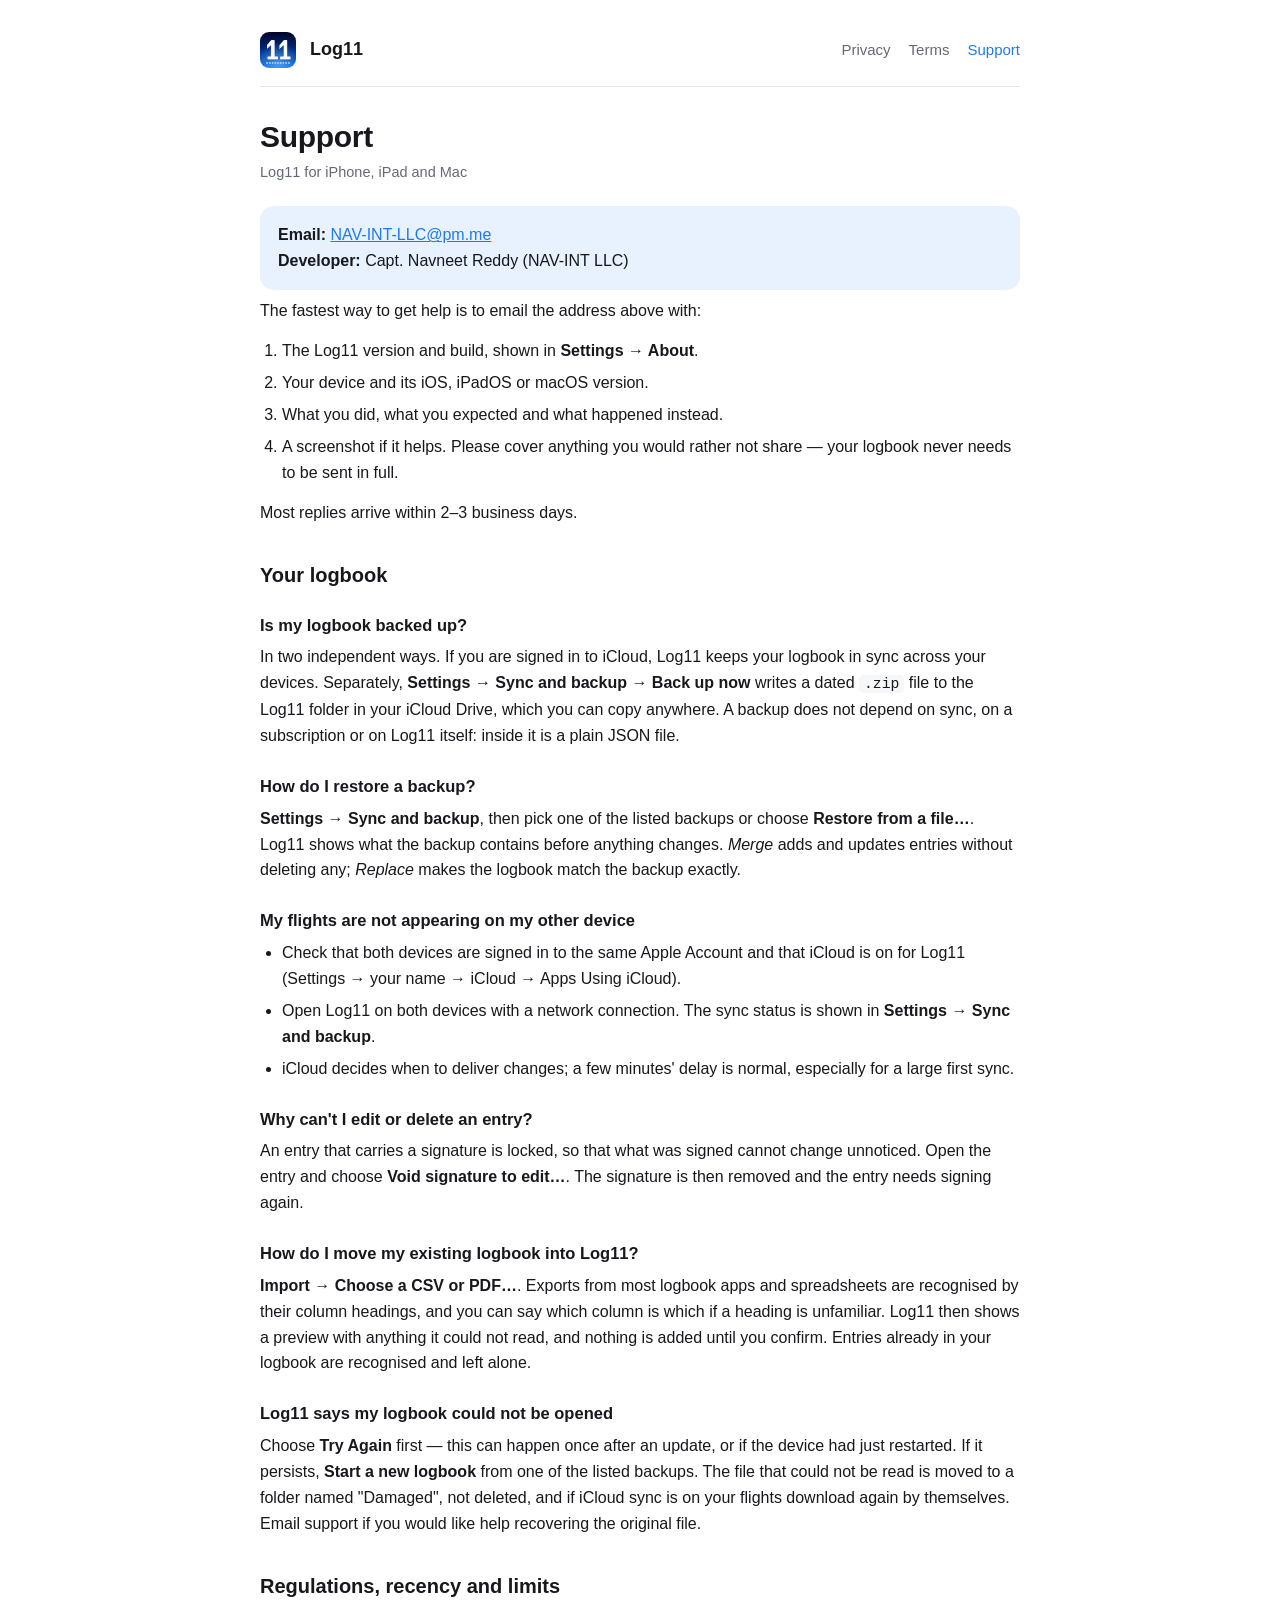
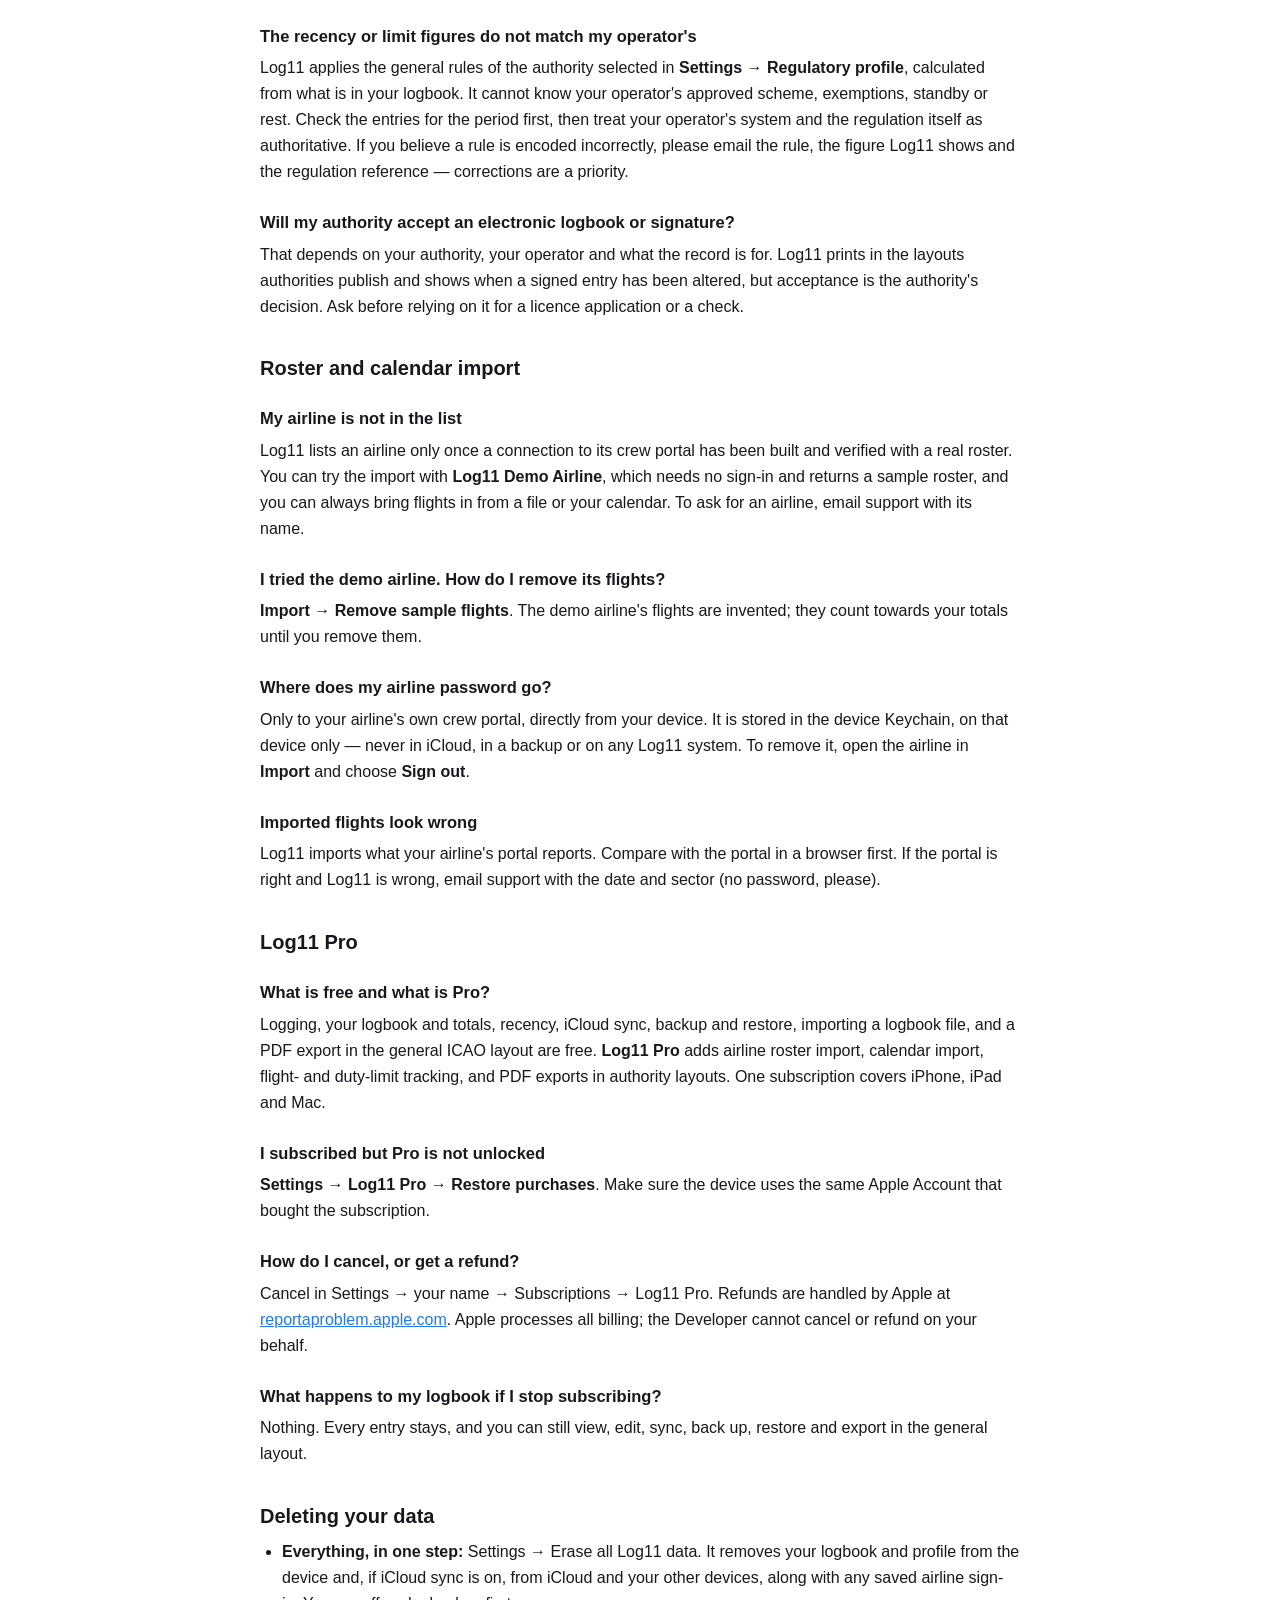
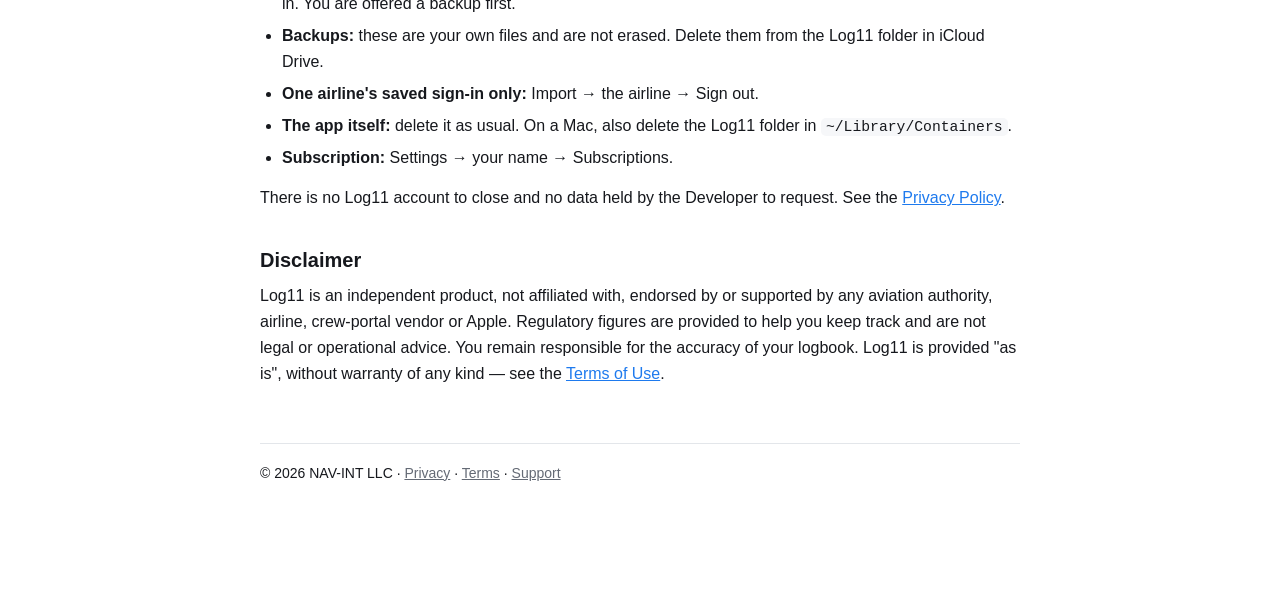
==== legal/support/index.html @ 712cf276 "Publish the Log11 website, privacy policy, terms of use and support page Copied from site/ in the pr" ====
<!DOCTYPE html>
<html lang="en">
<head>
  <meta charset="utf-8">
  <meta name="viewport" content="width=device-width, initial-scale=1">
  <meta name="theme-color" content="#1e7aee">
  <meta name="description" content="Support for the Log11 pilot logbook: how to get help, answers to common questions, and how to delete your data.">
  <title>Support — Log11</title>
  <link rel="stylesheet" href="../../styles.css">
  <link rel="icon" type="image/png" href="../../icon.png">
  <link rel="apple-touch-icon" href="../../icon.png">
</head>
<body>
  <div class="container">
    <header class="site">
      <img class="logo" src="../../icon.png" alt="">
      <p class="brand"><a href="../../">Log11</a></p>
      <nav>
        <a href="../privacy-policy/">Privacy</a>
        <a href="../terms-of-use/">Terms</a>
        <a href="../support/" aria-current="page">Support</a>
      </nav>
    </header>

    <main>
      <h1 class="page-title">Support</h1>
      <p class="meta">Log11 for iPhone, iPad and Mac</p>

      <div class="summary">
        <p><strong>Email:</strong> <a href="mailto:NAV-INT-LLC@pm.me?subject=Log11%20support">NAV-INT-LLC@pm.me</a><br>
        <strong>Developer:</strong> Capt. Navneet Reddy (NAV-INT LLC)</p>
      </div>

      <p>The fastest way to get help is to email the address above with:</p>
      <ol>
        <li>The Log11 version and build, shown in <strong>Settings → About</strong>.</li>
        <li>Your device and its iOS, iPadOS or macOS version.</li>
        <li>What you did, what you expected and what happened instead.</li>
        <li>A screenshot if it helps. Please cover anything you would rather not share — your logbook never needs to be sent in full.</li>
      </ol>
      <p>Most replies arrive within 2–3 business days.</p>

      <h2>Your logbook</h2>

      <h3>Is my logbook backed up?</h3>
      <p>In two independent ways. If you are signed in to iCloud, Log11 keeps your logbook in sync across your devices. Separately, <strong>Settings → Sync and backup → Back up now</strong> writes a dated <code>.zip</code> file to the Log11 folder in your iCloud Drive, which you can copy anywhere. A backup does not depend on sync, on a subscription or on Log11 itself: inside it is a plain JSON file.</p>

      <h3>How do I restore a backup?</h3>
      <p><strong>Settings → Sync and backup</strong>, then pick one of the listed backups or choose <strong>Restore from a file…</strong>. Log11 shows what the backup contains before anything changes. <em>Merge</em> adds and updates entries without deleting any; <em>Replace</em> makes the logbook match the backup exactly.</p>

      <h3>My flights are not appearing on my other device</h3>
      <ul>
        <li>Check that both devices are signed in to the same Apple Account and that iCloud is on for Log11 (Settings → your name → iCloud → Apps Using iCloud).</li>
        <li>Open Log11 on both devices with a network connection. The sync status is shown in <strong>Settings → Sync and backup</strong>.</li>
        <li>iCloud decides when to deliver changes; a few minutes' delay is normal, especially for a large first sync.</li>
      </ul>

      <h3>Why can't I edit or delete an entry?</h3>
      <p>An entry that carries a signature is locked, so that what was signed cannot change unnoticed. Open the entry and choose <strong>Void signature to edit…</strong>. The signature is then removed and the entry needs signing again.</p>

      <h3>How do I move my existing logbook into Log11?</h3>
      <p><strong>Import → Choose a CSV or PDF…</strong>. Exports from most logbook apps and spreadsheets are recognised by their column headings, and you can say which column is which if a heading is unfamiliar. Log11 then shows a preview with anything it could not read, and nothing is added until you confirm. Entries already in your logbook are recognised and left alone.</p>

      <h3>Log11 says my logbook could not be opened</h3>
      <p>Choose <strong>Try Again</strong> first — this can happen once after an update, or if the device had just restarted. If it persists, <strong>Start a new logbook</strong> from one of the listed backups. The file that could not be read is moved to a folder named "Damaged", not deleted, and if iCloud sync is on your flights download again by themselves. Email support if you would like help recovering the original file.</p>

      <h2>Regulations, recency and limits</h2>

      <h3>The recency or limit figures do not match my operator's</h3>
      <p>Log11 applies the general rules of the authority selected in <strong>Settings → Regulatory profile</strong>, calculated from what is in your logbook. It cannot know your operator's approved scheme, exemptions, standby or rest. Check the entries for the period first, then treat your operator's system and the regulation itself as authoritative. If you believe a rule is encoded incorrectly, please email the rule, the figure Log11 shows and the regulation reference — corrections are a priority.</p>

      <h3>Will my authority accept an electronic logbook or signature?</h3>
      <p>That depends on your authority, your operator and what the record is for. Log11 prints in the layouts authorities publish and shows when a signed entry has been altered, but acceptance is the authority's decision. Ask before relying on it for a licence application or a check.</p>

      <h2>Roster and calendar import</h2>

      <h3>My airline is not in the list</h3>
      <p>Log11 lists an airline only once a connection to its crew portal has been built and verified with a real roster. You can try the import with <strong>Log11 Demo Airline</strong>, which needs no sign-in and returns a sample roster, and you can always bring flights in from a file or your calendar. To ask for an airline, email support with its name.</p>

      <h3>I tried the demo airline. How do I remove its flights?</h3>
      <p><strong>Import → Remove sample flights</strong>. The demo airline's flights are invented; they count towards your totals until you remove them.</p>

      <h3>Where does my airline password go?</h3>
      <p>Only to your airline's own crew portal, directly from your device. It is stored in the device Keychain, on that device only — never in iCloud, in a backup or on any Log11 system. To remove it, open the airline in <strong>Import</strong> and choose <strong>Sign out</strong>.</p>

      <h3>Imported flights look wrong</h3>
      <p>Log11 imports what your airline's portal reports. Compare with the portal in a browser first. If the portal is right and Log11 is wrong, email support with the date and sector (no password, please).</p>

      <h2>Log11 Pro</h2>

      <h3>What is free and what is Pro?</h3>
      <p>Logging, your logbook and totals, recency, iCloud sync, backup and restore, importing a logbook file, and a PDF export in the general ICAO layout are free. <strong>Log11 Pro</strong> adds airline roster import, calendar import, flight- and duty-limit tracking, and PDF exports in authority layouts. One subscription covers iPhone, iPad and Mac.</p>

      <h3>I subscribed but Pro is not unlocked</h3>
      <p><strong>Settings → Log11 Pro → Restore purchases</strong>. Make sure the device uses the same Apple Account that bought the subscription.</p>

      <h3>How do I cancel, or get a refund?</h3>
      <p>Cancel in Settings → your name → Subscriptions → Log11 Pro. Refunds are handled by Apple at <a href="https://reportaproblem.apple.com">reportaproblem.apple.com</a>. Apple processes all billing; the Developer cannot cancel or refund on your behalf.</p>

      <h3>What happens to my logbook if I stop subscribing?</h3>
      <p>Nothing. Every entry stays, and you can still view, edit, sync, back up, restore and export in the general layout.</p>

      <h2>Deleting your data</h2>
      <ul>
        <li><strong>Everything, in one step:</strong> Settings → Erase all Log11 data. It removes your logbook and profile from the device and, if iCloud sync is on, from iCloud and your other devices, along with any saved airline sign-in. You are offered a backup first.</li>
        <li><strong>Backups:</strong> these are your own files and are not erased. Delete them from the Log11 folder in iCloud Drive.</li>
        <li><strong>One airline's saved sign-in only:</strong> Import → the airline → Sign out.</li>
        <li><strong>The app itself:</strong> delete it as usual. On a Mac, also delete the Log11 folder in <code>~/Library/Containers</code>.</li>
        <li><strong>Subscription:</strong> Settings → your name → Subscriptions.</li>
      </ul>
      <p>There is no Log11 account to close and no data held by the Developer to request. See the <a href="../privacy-policy/">Privacy Policy</a>.</p>

      <h2>Disclaimer</h2>
      <p>Log11 is an independent product, not affiliated with, endorsed by or supported by any aviation authority, airline, crew-portal vendor or Apple. Regulatory figures are provided to help you keep track and are not legal or operational advice. You remain responsible for the accuracy of your logbook. Log11 is provided "as is", without warranty of any kind — see the <a href="../terms-of-use/">Terms of Use</a>.</p>
    </main>

    <footer class="site">
      <p>© 2026 NAV-INT LLC · <a href="../privacy-policy/">Privacy</a> · <a href="../terms-of-use/">Terms</a> · <a href="../support/">Support</a></p>
    </footer>
  </div>
</body>
</html>
---- styles.css ----
/* Log11 public site — shared stylesheet.
 * One file for every page. Dark mode follows the system. Mobile-first,
 * no JavaScript, no web fonts, no third-party requests of any kind — the
 * site that hosts a privacy policy should not itself track its readers.
 */

:root {
  --bg: #ffffff;
  --fg: #16181d;
  --muted: #646a75;
  --accent: #1e7aee;            /* matches the app's accent colour */
  --accent-soft: rgba(30, 122, 238, 0.10);
  --border: #e3e6ea;
  --card: #f6f7f9;
}

@media (prefers-color-scheme: dark) {
  :root {
    --bg: #0d0f13;
    --fg: #eceef2;
    --muted: #9aa1ad;
    --accent: #4fa5ff;
    --accent-soft: rgba(79, 165, 255, 0.14);
    --border: #262a31;
    --card: #15181d;
  }
}

* { box-sizing: border-box; }
html, body { margin: 0; padding: 0; }
body {
  background: var(--bg);
  color: var(--fg);
  font: 16px/1.62 -apple-system, BlinkMacSystemFont, "Segoe UI", Roboto, "Helvetica Neue", Arial, sans-serif;
  padding: 32px 16px 96px;
  -webkit-text-size-adjust: 100%;
}
.container { max-width: 760px; margin: 0 auto; }

/* ───── Header / nav ─────────────────────────────────────────────── */
header.site {
  border-bottom: 1px solid var(--border);
  padding-bottom: 18px;
  margin-bottom: 32px;
  display: flex;
  align-items: center;
  gap: 14px;
  flex-wrap: wrap;
}
header.site .logo { width: 36px; height: 36px; border-radius: 9px; display: block; }
header.site .brand { font-size: 18px; margin: 0; font-weight: 600; }
header.site .brand a { color: inherit; text-decoration: none; }
header.site nav { margin-left: auto; display: flex; gap: 18px; flex-wrap: wrap; }
header.site nav a { color: var(--muted); text-decoration: none; font-size: 15px; }
header.site nav a:hover, header.site nav a[aria-current="page"] { color: var(--accent); }

/* ───── Typography ───────────────────────────────────────────────── */
h1.page-title { font-size: 30px; line-height: 1.2; margin: 0 0 6px; letter-spacing: -0.01em; }
h2 { font-size: 20px; margin: 36px 0 10px; line-height: 1.3; }
h3 { font-size: 16.5px; margin: 24px 0 6px; }
p, li { color: var(--fg); }
p { margin: 0 0 14px; }
ul, ol { margin: 0 0 14px; padding-left: 22px; }
li { margin-bottom: 6px; }
a { color: var(--accent); }
strong { font-weight: 600; }
.meta { color: var(--muted); font-size: 14.5px; margin-bottom: 22px; }
.lede { font-size: 17.5px; color: var(--fg); }
code { background: var(--card); border-radius: 5px; padding: 1px 5px; font-size: 0.92em; }

.summary {
  background: var(--accent-soft);
  border-radius: 14px;
  padding: 16px 18px;
  margin: 0 0 8px;
}
.summary p:last-child { margin-bottom: 0; }

table { border-collapse: collapse; width: 100%; margin: 0 0 16px; font-size: 15px; }
th, td { text-align: left; vertical-align: top; padding: 9px 10px; border-bottom: 1px solid var(--border); }
th { color: var(--muted); font-weight: 600; font-size: 13.5px; text-transform: uppercase; letter-spacing: 0.03em; }

/* ───── Landing page ─────────────────────────────────────────────── */
.hero { text-align: center; padding: 28px 0 8px; }
.hero img { width: 112px; height: 112px; border-radius: 26px; box-shadow: 0 10px 30px rgba(0, 0, 0, 0.18); }
.hero h1 { font-size: 38px; margin: 20px 0 6px; letter-spacing: -0.02em; }
.hero p { color: var(--muted); font-size: 18px; max-width: 560px; margin: 0 auto 8px; }
.features { display: grid; grid-template-columns: repeat(auto-fit, minmax(220px, 1fr)); gap: 14px; margin: 34px 0 10px; }
.feature { background: var(--card); border-radius: 16px; padding: 18px; }
.feature h3 { margin: 0 0 6px; font-size: 16px; }
.feature p { margin: 0; color: var(--muted); font-size: 15px; }

/* ───── Footer ───────────────────────────────────────────────────── */
footer.site {
  border-top: 1px solid var(--border);
  margin-top: 56px;
  padding-top: 18px;
  color: var(--muted);
  font-size: 14px;
}
footer.site a { color: var(--muted); }
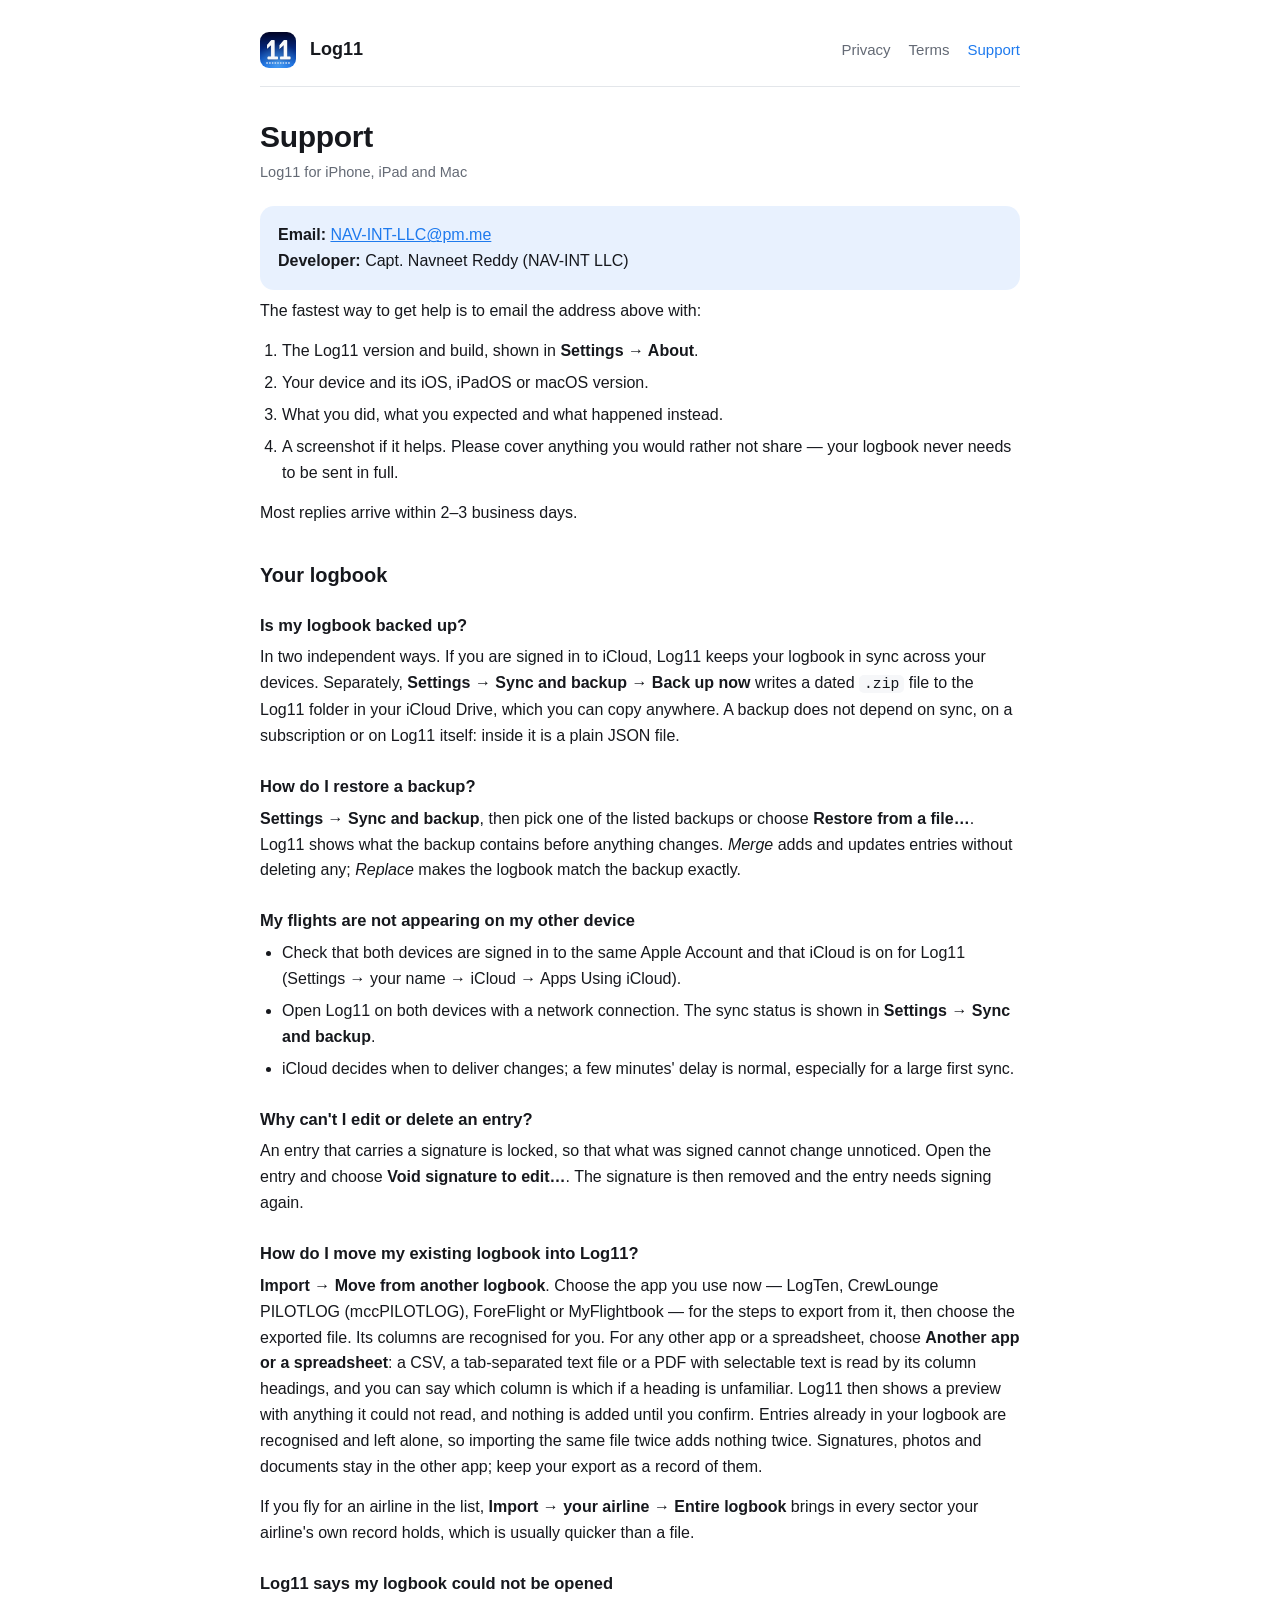
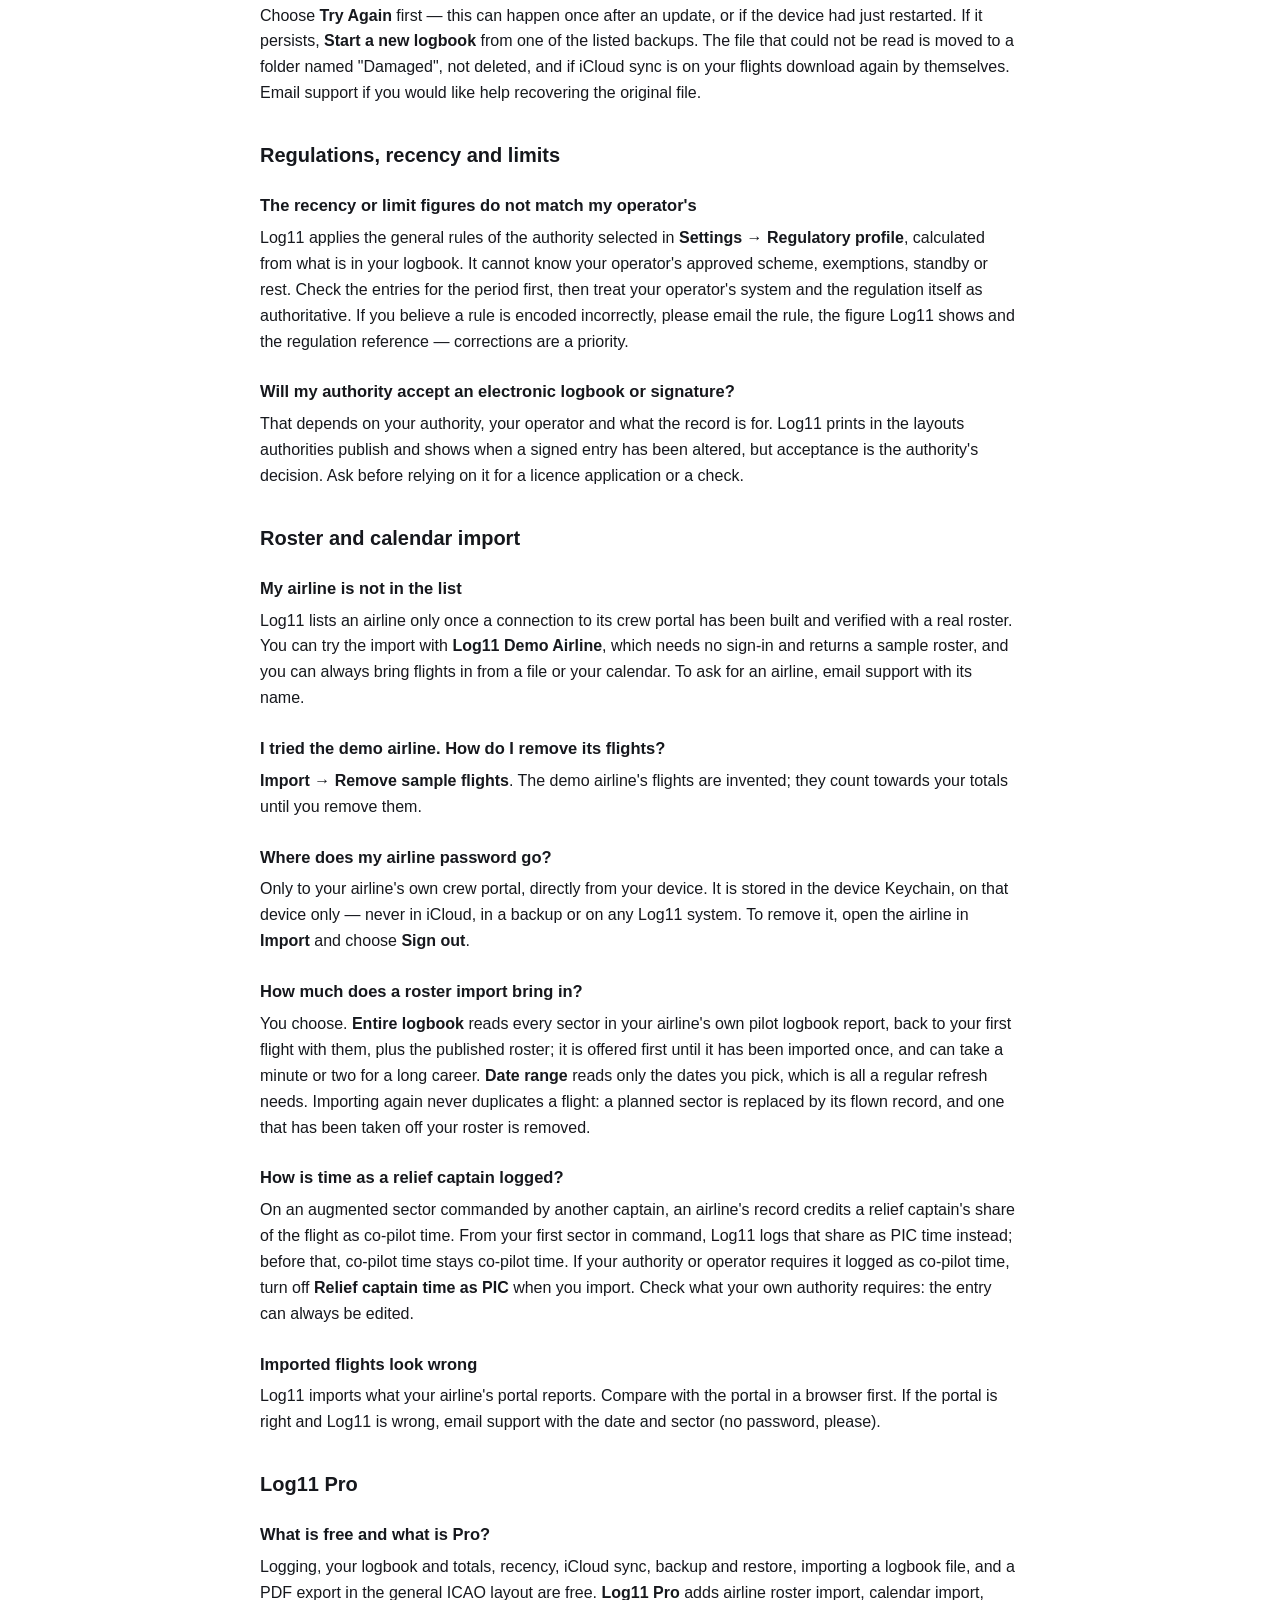
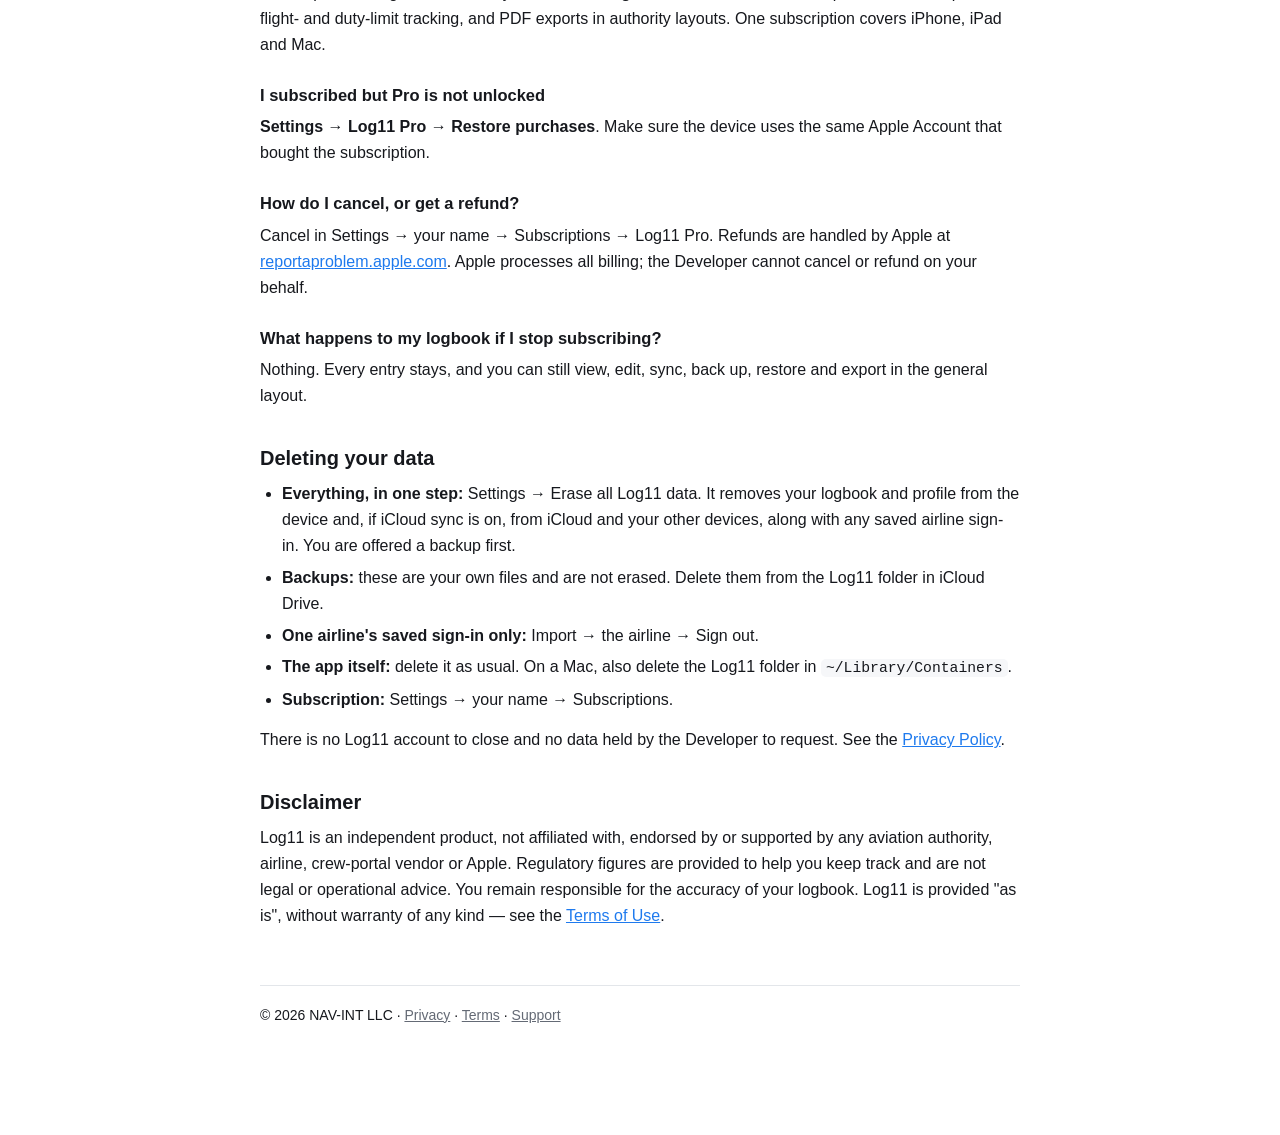
==== commit 6234d1c3: "Support page: moving from another logbook, how much a roster import brings in, relief captain time F" ====
--- a/legal/support/index.html
+++ b/legal/support/index.html
@@ -59,7 +59,8 @@
       <p>An entry that carries a signature is locked, so that what was signed cannot change unnoticed. Open the entry and choose <strong>Void signature to edit…</strong>. The signature is then removed and the entry needs signing again.</p>
 
       <h3>How do I move my existing logbook into Log11?</h3>
-      <p><strong>Import → Choose a CSV or PDF…</strong>. Exports from most logbook apps and spreadsheets are recognised by their column headings, and you can say which column is which if a heading is unfamiliar. Log11 then shows a preview with anything it could not read, and nothing is added until you confirm. Entries already in your logbook are recognised and left alone.</p>
+      <p><strong>Import → Move from another logbook</strong>. Choose the app you use now — LogTen, CrewLounge PILOTLOG (mccPILOTLOG), ForeFlight or MyFlightbook — for the steps to export from it, then choose the exported file. Its columns are recognised for you. For any other app or a spreadsheet, choose <strong>Another app or a spreadsheet</strong>: a CSV, a tab-separated text file or a PDF with selectable text is read by its column headings, and you can say which column is which if a heading is unfamiliar. Log11 then shows a preview with anything it could not read, and nothing is added until you confirm. Entries already in your logbook are recognised and left alone, so importing the same file twice adds nothing twice. Signatures, photos and documents stay in the other app; keep your export as a record of them.</p>
+      <p>If you fly for an airline in the list, <strong>Import → your airline → Entire logbook</strong> brings in every sector your airline's own record holds, which is usually quicker than a file.</p>
 
       <h3>Log11 says my logbook could not be opened</h3>
       <p>Choose <strong>Try Again</strong> first — this can happen once after an update, or if the device had just restarted. If it persists, <strong>Start a new logbook</strong> from one of the listed backups. The file that could not be read is moved to a folder named "Damaged", not deleted, and if iCloud sync is on your flights download again by themselves. Email support if you would like help recovering the original file.</p>
@@ -82,6 +83,12 @@
 
       <h3>Where does my airline password go?</h3>
       <p>Only to your airline's own crew portal, directly from your device. It is stored in the device Keychain, on that device only — never in iCloud, in a backup or on any Log11 system. To remove it, open the airline in <strong>Import</strong> and choose <strong>Sign out</strong>.</p>
+
+      <h3>How much does a roster import bring in?</h3>
+      <p>You choose. <strong>Entire logbook</strong> reads every sector in your airline's own pilot logbook report, back to your first flight with them, plus the published roster; it is offered first until it has been imported once, and can take a minute or two for a long career. <strong>Date range</strong> reads only the dates you pick, which is all a regular refresh needs. Importing again never duplicates a flight: a planned sector is replaced by its flown record, and one that has been taken off your roster is removed.</p>
+
+      <h3>How is time as a relief captain logged?</h3>
+      <p>On an augmented sector commanded by another captain, an airline's record credits a relief captain's share of the flight as co-pilot time. From your first sector in command, Log11 logs that share as PIC time instead; before that, co-pilot time stays co-pilot time. If your authority or operator requires it logged as co-pilot time, turn off <strong>Relief captain time as PIC</strong> when you import. Check what your own authority requires: the entry can always be edited.</p>
 
       <h3>Imported flights look wrong</h3>
       <p>Log11 imports what your airline's portal reports. Compare with the portal in a browser first. If the portal is right and Log11 is wrong, email support with the date and sector (no password, please).</p>
